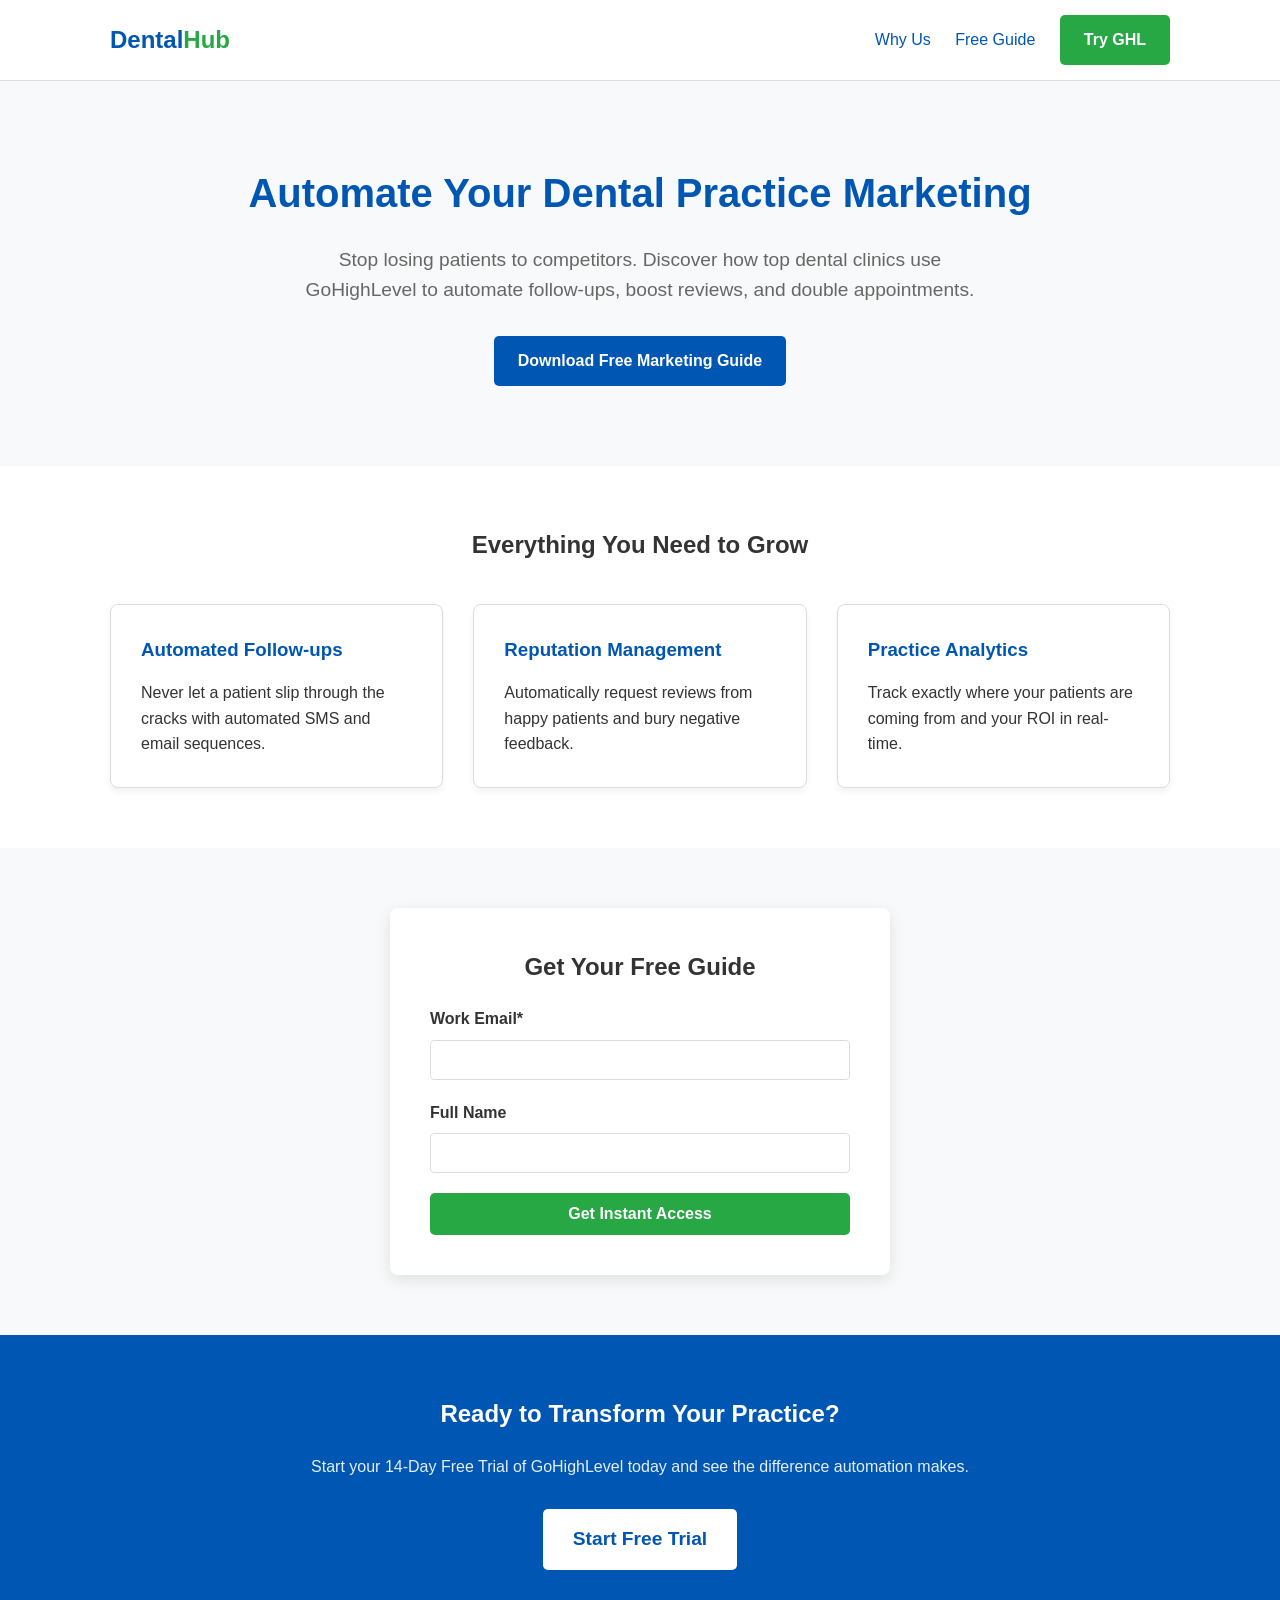
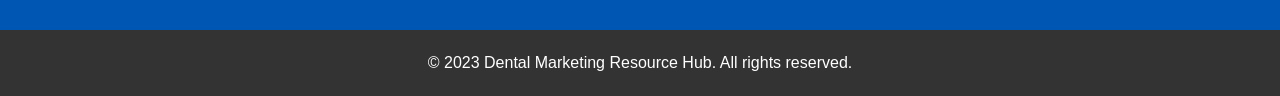
==== index.html @ 09123cb8 "Initial commit" ====
<!DOCTYPE html>
<html lang="en">
<head>
    <meta charset="UTF-8">
    <meta name="viewport" content="width=device-width, initial-scale=1.0">
    <title>Dental Marketing Resource Hub | Grow Your Practice</title>
    <style>
        /* CSS Variables for consistent branding */
        :root {
            --primary: #0056b3; /* Medical/Trust Blue */
            --primary-hover: #004494;
            --accent: #28a745; /* Success/Action Green */
            --accent-hover: #218838;
            --bg-light: #f8f9fa;
            --text-dark: #333;
            --text-muted: #666;
            --border: #ddd;
            --danger: #dc3545;
        }

        /* Reset & Base */
        * { box-sizing: border-box; margin: 0; padding: 0; }
        body { font-family: 'Segoe UI', Roboto, Helvetica, Arial, sans-serif; color: var(--text-dark); line-height: 1.6; }
        a { text-decoration: none; color: var(--primary); }
        .container { max-width: 1100px; margin: 0 auto; padding: 0 20px; }

        /* Header */
        header { background: #fff; border-bottom: 1px solid var(--border); padding: 15px 0; position: sticky; top: 0; z-index: 100; }
        header .container { display: flex; justify-content: space-between; align-items: center; }
        .logo { font-size: 1.5rem; font-weight: bold; color: var(--primary); }
        .logo span { color: var(--accent); }
        nav a { margin-left: 20px; font-weight: 500; }
        nav a:hover { color: var(--accent); }

        /* Hero Section */
        .hero { padding: 80px 0; background: var(--bg-light); text-align: center; }
        .hero h1 { font-size: 2.5rem; margin-bottom: 20px; color: var(--primary); }
        .hero p { font-size: 1.2rem; color: var(--text-muted); max-width: 700px; margin: 0 auto 30px; }
        .btn { display: inline-block; padding: 12px 24px; border-radius: 5px; font-weight: bold; transition: background 0.3s; border: none; cursor: pointer; font-size: 1rem; }
        .btn-primary { background: var(--primary); color: #fff; }
        .btn-primary:hover { background: var(--primary-hover); }
        .btn-accent { background: var(--accent); color: #fff; }
        .btn-accent:hover { background: var(--accent-hover); }
        .btn-outline { background: transparent; color: var(--primary); border: 2px solid var(--primary); }
        .btn-outline:hover { background: var(--primary); color: #fff; }

        /* Features Section */
        .features { padding: 60px 0; }
        .features h2 { text-align: center; margin-bottom: 40px; }
        .grid { display: grid; grid-template-columns: repeat(auto-fit, minmax(300px, 1fr)); gap: 30px; }
        .card { background: #fff; padding: 30px; border-radius: 8px; box-shadow: 0 4px 6px rgba(0,0,0,0.05); border: 1px solid var(--border); }
        .card h3 { margin-bottom: 15px; color: var(--primary); }

        /* Smart Form Section */
        .lead-section { padding: 60px 0; background: var(--bg-light); }
        .form-wrapper { max-width: 500px; margin: 0 auto; background: #fff; padding: 40px; border-radius: 8px; box-shadow: 0 5px 15px rgba(0,0,0,0.1); }
        .form-wrapper h2 { text-align: center; margin-bottom: 20px; }
        .form-group { margin-bottom: 20px; display: flex; flex-direction: column; }
        .form-group label { margin-bottom: 8px; font-weight: 600; }
        .form-group input, .form-group select, .form-group textarea { padding: 10px; border: 1px solid var(--border); border-radius: 4px; font-size: 1rem; }
        .form-group input:focus, .form-group select:focus { outline: none; border-color: var(--primary); }
        
        /* Affiliate CTA */
        .affiliate-section { padding: 60px 0; text-align: center; background: var(--primary); color: #fff; }
        .affiliate-section h2 { margin-bottom: 20px; }
        .affiliate-section p { margin-bottom: 30px; opacity: 0.9; }

        /* Exit Intent Modal */
        #exit-intent-modal { position: fixed; top: 0; left: 0; width: 100%; height: 100%; background: rgba(0,0,0,0.5); z-index: 1000; display: none; justify-content: center; align-items: center; }
        .modal-content { background: #fff; padding: 40px; border-radius: 8px; text-align: center; max-width: 400px; position: relative; }
        .modal-close { position: absolute; top: 10px; right: 15px; font-size: 1.5rem; cursor: pointer; color: var(--text-muted); border: none; background: none; }

        /* Footer */
        footer { background: #333; color: #fff; text-align: center; padding: 20px 0; }
    </style>
</head>
<body>

    <!-- Header -->
    <header>
        <div class="container">
            <div class="logo">Dental<span>Hub</span></div>
            <nav>
                <a href="#features">Why Us</a>
                <a href="#lead-form">Free Guide</a>
                <a href="/api/go?target=ghl" class="btn btn-accent">Try GHL</a>
            </nav>
        </div>
    </header>

    <!-- Hero Section -->
    <section class="hero">
        <div class="container">
            <h1>Automate Your Dental Practice Marketing</h1>
            <p>Stop losing patients to competitors. Discover how top dental clinics use GoHighLevel to automate follow-ups, boost reviews, and double appointments.</p>
            <a href="#lead-form" class="btn btn-primary">Download Free Marketing Guide</a>
        </div>
    </section>

    <!-- Features Section -->
    <section id="features" class="features">
        <div class="container">
            <h2>Everything You Need to Grow</h2>
            <div class="grid">
                <div class="card">
                    <h3>Automated Follow-ups</h3>
                    <p>Never let a patient slip through the cracks with automated SMS and email sequences.</p>
                </div>
                <div class="card">
                    <h3>Reputation Management</h3>
                    <p>Automatically request reviews from happy patients and bury negative feedback.</p>
                </div>
                <div class="card">
                    <h3>Practice Analytics</h3>
                    <p>Track exactly where your patients are coming from and your ROI in real-time.</p>
                </div>
            </div>
        </div>
    </section>

    <!-- Smart Lead Form Section -->
    <section id="lead-form" class="lead-section">
        <div class="form-wrapper">
            <h2>Get Your Free Guide</h2>
            <!-- Smart Form: IDs match the logic in main.js -->
            <form id="smart-lead-form">
                
                <div id="group-email" class="form-group">
                    <label for="input-email">Work Email*</label>
                    <input type="email" id="input-email" name="email" required>
                </div>

                <div id="group-name" class="form-group">
                    <label for="input-name">Full Name</label>
                    <input type="text" id="input-name" name="name">
                </div>

                <!-- Advanced Fields (Hidden by default for new visitors, shown progressively by JS) -->
                <div id="group-advanced" style="display: none;">
                    <div id="group-clinic-size" class="form-group">
                        <label for="input-clinic-size">Clinic Size (Number of Chairs)</label>
                        <select id="input-clinic-size" name="clinic_size">
                            <option value="">Select...</option>
                            <option value="1-3">1-3 Chairs</option>
                            <option value="4-7">4-7 Chairs</option>
                            <option value="8+">8+ Chairs</option>
                        </select>
                    </div>

                    <div id="group-challenge" class="form-group">
                        <label for="input-challenge">Biggest Marketing Challenge?</label>
                        <textarea id="input-challenge" name="biggest_challenge" rows="3"></textarea>
                    </div>

                    <div class="form-group">
                        <label for="input-phone">Phone Number (Optional)</label>
                        <input type="tel" id="input-phone" name="phone_number">
                    </div>
                </div>

                <button type="submit" class="btn btn-accent" style="width: 100%;">Get Instant Access</button>
            </form>
        </div>
    </section>

    <!-- Affiliate CTA Section -->
    <section class="affiliate-section">
        <div class="container">
            <h2>Ready to Transform Your Practice?</h2>
            <p>Start your 14-Day Free Trial of GoHighLevel today and see the difference automation makes.</p>
            <!-- This link is caught by main.js to append fp and sid before navigating -->
            <a href="/api/go?target=ghl" class="btn" style="background: #fff; color: var(--primary); font-size: 1.2rem; padding: 15px 30px;">Start Free Trial</a>
        </div>
    </section>

    <!-- Exit Intent Modal -->
    <div id="exit-intent-modal">
        <div class="modal-content">
            <button class="modal-close" onclick="document.getElementById('exit-intent-modal').style.display='none'">&times;</button>
            <h3>Wait! Don't Leave Empty-Handed</h3>
            <p style="margin: 15px 0;">Download our free checklist: "5 Automations Every Dental Clinic Needs".</p>
            <a href="#lead-form" class="btn btn-accent" onclick="document.getElementById('exit-intent-modal').style.display='none'">Download Checklist</a>
        </div>
    </div>

    <!-- Footer -->
    <footer>
        <div class="container">
            <p>&copy; 2023 Dental Marketing Resource Hub. All rights reserved.</p>
        </div>
    </footer>

    <!-- Tracking & Main Scripts (Must be at the bottom) -->
    <script src="assets/js/tracking.js"></script>
    <script src="assets/js/main.js"></script>
</body>
</html>
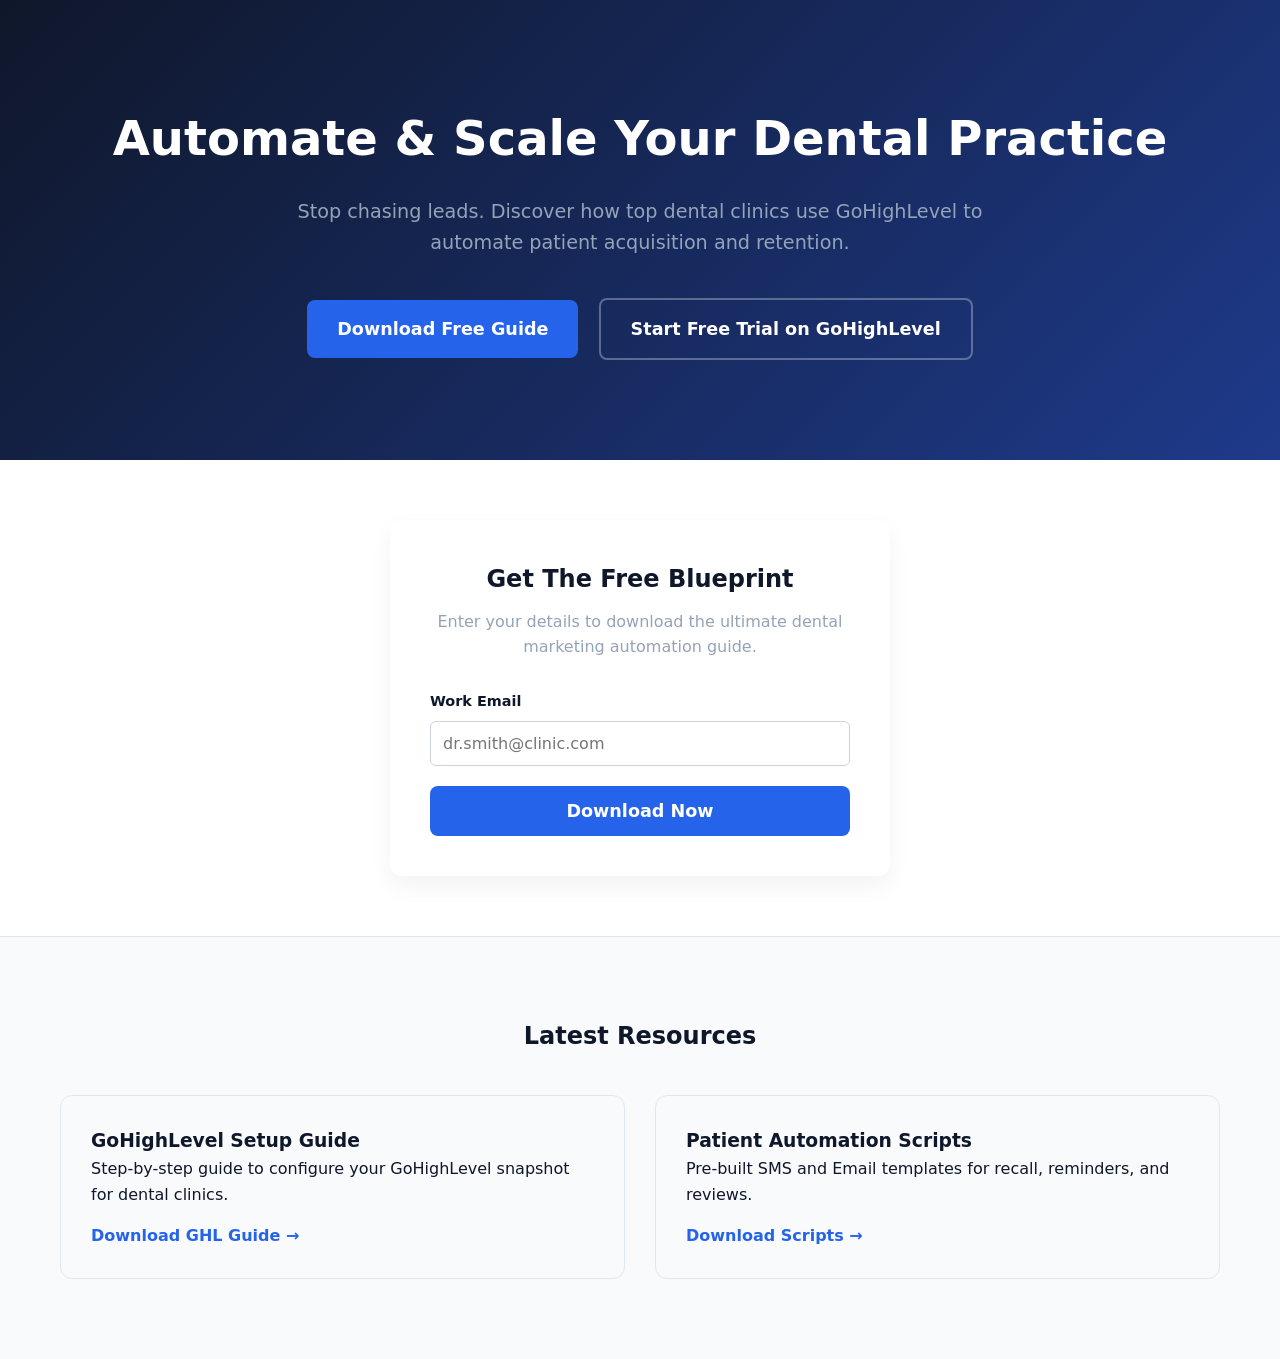
==== commit 2b81af50: "Initial commit" ====
--- a/index.html
+++ b/index.html
@@ -1,3 +1,5 @@
+<!-- index.html -->
+<!-- الصفحة الرئيسية - نماذج ذكية وزر أفلييت -->
 <!DOCTYPE html>
 <html lang="en">
 <head>
@@ -5,193 +7,135 @@
     <meta name="viewport" content="width=device-width, initial-scale=1.0">
     <title>Dental Marketing Resource Hub | Grow Your Practice</title>
     <style>
-        /* CSS Variables for consistent branding */
-        :root {
-            --primary: #0056b3; /* Medical/Trust Blue */
-            --primary-hover: #004494;
-            --accent: #28a745; /* Success/Action Green */
-            --accent-hover: #218838;
-            --bg-light: #f8f9fa;
-            --text-dark: #333;
-            --text-muted: #666;
-            --border: #ddd;
-            --danger: #dc3545;
-        }
-
-        /* Reset & Base */
-        * { box-sizing: border-box; margin: 0; padding: 0; }
-        body { font-family: 'Segoe UI', Roboto, Helvetica, Arial, sans-serif; color: var(--text-dark); line-height: 1.6; }
-        a { text-decoration: none; color: var(--primary); }
-        .container { max-width: 1100px; margin: 0 auto; padding: 0 20px; }
-
-        /* Header */
-        header { background: #fff; border-bottom: 1px solid var(--border); padding: 15px 0; position: sticky; top: 0; z-index: 100; }
-        header .container { display: flex; justify-content: space-between; align-items: center; }
-        .logo { font-size: 1.5rem; font-weight: bold; color: var(--primary); }
-        .logo span { color: var(--accent); }
-        nav a { margin-left: 20px; font-weight: 500; }
-        nav a:hover { color: var(--accent); }
-
+        :root { --primary: #2563eb; --dark: #0f172a; --light: #f8fafc; --gray: #94a3b8; }
+        * { box-sizing: border-box; margin: 0; padding: 0; font-family: 'Inter', system-ui, sans-serif; }
+        body { background-color: var(--light); color: var(--dark); line-height: 1.6; }
+        .container { max-width: 1200px; margin: 0 auto; padding: 0 20px; }
+        
         /* Hero Section */
-        .hero { padding: 80px 0; background: var(--bg-light); text-align: center; }
-        .hero h1 { font-size: 2.5rem; margin-bottom: 20px; color: var(--primary); }
-        .hero p { font-size: 1.2rem; color: var(--text-muted); max-width: 700px; margin: 0 auto 30px; }
-        .btn { display: inline-block; padding: 12px 24px; border-radius: 5px; font-weight: bold; transition: background 0.3s; border: none; cursor: pointer; font-size: 1rem; }
-        .btn-primary { background: var(--primary); color: #fff; }
-        .btn-primary:hover { background: var(--primary-hover); }
-        .btn-accent { background: var(--accent); color: #fff; }
-        .btn-accent:hover { background: var(--accent-hover); }
-        .btn-outline { background: transparent; color: var(--primary); border: 2px solid var(--primary); }
-        .btn-outline:hover { background: var(--primary); color: #fff; }
-
-        /* Features Section */
-        .features { padding: 60px 0; }
-        .features h2 { text-align: center; margin-bottom: 40px; }
-        .grid { display: grid; grid-template-columns: repeat(auto-fit, minmax(300px, 1fr)); gap: 30px; }
-        .card { background: #fff; padding: 30px; border-radius: 8px; box-shadow: 0 4px 6px rgba(0,0,0,0.05); border: 1px solid var(--border); }
-        .card h3 { margin-bottom: 15px; color: var(--primary); }
+        .hero { background: linear-gradient(135deg, var(--dark) 0%, #1e3a8a 100%); color: white; padding: 100px 0; text-align: center; }
+        .hero h1 { font-size: 3rem; margin-bottom: 20px; }
+        .hero p { font-size: 1.2rem; color: var(--gray); margin-bottom: 40px; max-width: 700px; margin-left: auto; margin-right: auto; }
+        
+        /* Buttons */
+        .btn { display: inline-block; padding: 15px 30px; border-radius: 8px; text-decoration: none; font-weight: bold; font-size: 1.1rem; transition: transform 0.2s, box-shadow 0.2s; border: none; cursor: pointer; }
+        .btn-primary { background-color: var(--primary); color: white; }
+        .btn-primary:hover { transform: translateY(-2px); box-shadow: 0 10px 15px -3px rgba(37, 99, 235, 0.4); }
+        .btn-ghost { background-color: transparent; color: white; border: 2px solid rgba(255,255,255,0.3); margin-left: 15px; }
+        .btn-ghost:hover { background: rgba(255,255,255,0.1); }
 
         /* Smart Form Section */
-        .lead-section { padding: 60px 0; background: var(--bg-light); }
-        .form-wrapper { max-width: 500px; margin: 0 auto; background: #fff; padding: 40px; border-radius: 8px; box-shadow: 0 5px 15px rgba(0,0,0,0.1); }
-        .form-wrapper h2 { text-align: center; margin-bottom: 20px; }
-        .form-group { margin-bottom: 20px; display: flex; flex-direction: column; }
-        .form-group label { margin-bottom: 8px; font-weight: 600; }
-        .form-group input, .form-group select, .form-group textarea { padding: 10px; border: 1px solid var(--border); border-radius: 4px; font-size: 1rem; }
-        .form-group input:focus, .form-group select:focus { outline: none; border-color: var(--primary); }
+        .form-section { background: white; padding: 60px 0; border-bottom: 1px solid #e2e8f0; }
+        .form-card { background: white; border-radius: 12px; padding: 40px; box-shadow: 0 10px 25px rgba(0,0,0,0.05); max-width: 500px; margin: 0 auto; text-align: center; }
+        .form-card h2 { margin-bottom: 10px; }
+        .form-card p { color: var(--gray); margin-bottom: 30px; }
+        .form-group { margin-bottom: 20px; text-align: left; }
+        .form-group label { display: block; font-weight: 600; margin-bottom: 8px; font-size: 0.9rem; }
+        .form-group input, .form-group select { width: 100%; padding: 12px; border: 1px solid #cbd5e1; border-radius: 6px; font-size: 1rem; }
+        .form-group input:focus, .form-group select:focus { outline: none; border-color: var(--primary); box-shadow: 0 0 0 3px rgba(37, 99, 235, 0.2); }
         
-        /* Affiliate CTA */
-        .affiliate-section { padding: 60px 0; text-align: center; background: var(--primary); color: #fff; }
-        .affiliate-section h2 { margin-bottom: 20px; }
-        .affiliate-section p { margin-bottom: 30px; opacity: 0.9; }
+        /* Exit Intent Modal */
+        .modal-overlay { position: fixed; inset: 0; background: rgba(0,0,0,0.6); display: none; align-items: center; justify-content: center; z-index: 1000; }
+        .modal-overlay.active { display: flex; }
+        .modal-content { background: white; padding: 40px; border-radius: 12px; max-width: 450px; text-align: center; position: relative; }
+        .modal-close { position: absolute; top: 15px; right: 20px; background: none; border: none; font-size: 1.5rem; cursor: pointer; color: var(--gray); }
 
-        /* Exit Intent Modal */
-        #exit-intent-modal { position: fixed; top: 0; left: 0; width: 100%; height: 100%; background: rgba(0,0,0,0.5); z-index: 1000; display: none; justify-content: center; align-items: center; }
-        .modal-content { background: #fff; padding: 40px; border-radius: 8px; text-align: center; max-width: 400px; position: relative; }
-        .modal-close { position: absolute; top: 10px; right: 15px; font-size: 1.5rem; cursor: pointer; color: var(--text-muted); border: none; background: none; }
-
-        /* Footer */
-        footer { background: #333; color: #fff; text-align: center; padding: 20px 0; }
+        /* Resource Section */
+        .resources { padding: 80px 0; }
+        .resource-grid { display: grid; grid-template-columns: repeat(auto-fit, minmax(300px, 1fr)); gap: 30px; margin-top: 40px; }
+        .resource-card { border: 1px solid #e2e8f0; border-radius: 12px; padding: 30px; transition: box-shadow 0.3s; }
+        .resource-card:hover { box-shadow: 0 10px 25px rgba(0,0,0,0.1); }
+        .download-link { color: var(--primary); font-weight: 600; text-decoration: none; display: inline-block; margin-top: 15px; }
     </style>
 </head>
 <body>
 
-    <!-- Header -->
-    <header>
-        <div class="container">
-            <div class="logo">Dental<span>Hub</span></div>
-            <nav>
-                <a href="#features">Why Us</a>
-                <a href="#lead-form">Free Guide</a>
-                <a href="/api/go?target=ghl" class="btn btn-accent">Try GHL</a>
-            </nav>
-        </div>
-    </header>
-
-    <!-- Hero Section -->
     <section class="hero">
         <div class="container">
-            <h1>Automate Your Dental Practice Marketing</h1>
-            <p>Stop losing patients to competitors. Discover how top dental clinics use GoHighLevel to automate follow-ups, boost reviews, and double appointments.</p>
-            <a href="#lead-form" class="btn btn-primary">Download Free Marketing Guide</a>
+            <h1>Automate & Scale Your Dental Practice</h1>
+            <p>Stop chasing leads. Discover how top dental clinics use GoHighLevel to automate patient acquisition and retention.</p>
+            <a href="#get-resource" class="btn btn-primary">Download Free Guide</a>
+            <a href="/api/go" id="ghlAffiliateBtn" class="btn btn-ghost">Start Free Trial on GoHighLevel</a>
         </div>
     </section>
 
-    <!-- Features Section -->
-    <section id="features" class="features">
+    <section class="form-section" id="get-resource">
         <div class="container">
-            <h2>Everything You Need to Grow</h2>
-            <div class="grid">
-                <div class="card">
-                    <h3>Automated Follow-ups</h3>
-                    <p>Never let a patient slip through the cracks with automated SMS and email sequences.</p>
+            <div class="form-card">
+                <h2>Get The Free Blueprint</h2>
+                <p>Enter your details to download the ultimate dental marketing automation guide.</p>
+                
+                <!-- Dynamic Form Area -->
+                <div id="smartFormContainer">
+                    <form id="smartForm">
+                        <div class="form-group" id="nameGroup" style="display:none;">
+                            <label for="name">Full Name</label>
+                            <input type="text" id="name" name="identified_name" placeholder="Dr. John Smith">
+                        </div>
+                        <div class="form-group" id="emailGroup">
+                            <label for="email">Work Email</label>
+                            <input type="email" id="email" name="identified_email" placeholder="dr.smith@clinic.com" required>
+                        </div>
+                        <div class="form-group" id="challengeGroup" style="display:none;">
+                            <label for="challenge">Biggest Challenge</label>
+                            <select id="challenge" name="biggest_challenge">
+                                <option value="">Select...</option>
+                                <option value="new_patients">Getting New Patients</option>
+                                <option value="retention">Patient Retention</option>
+                                <option value="automation">Lack of Automation</option>
+                                <option value="reputation">Online Reputation</option>
+                            </select>
+                        </div>
+                        <button type="submit" class="btn btn-primary" style="width: 100%;">Download Now</button>
+                    </form>
                 </div>
-                <div class="card">
-                    <h3>Reputation Management</h3>
-                    <p>Automatically request reviews from happy patients and bury negative feedback.</p>
-                </div>
-                <div class="card">
-                    <h3>Practice Analytics</h3>
-                    <p>Track exactly where your patients are coming from and your ROI in real-time.</p>
+                
+                <div id="thankYouMessage" style="display:none;">
+                    <h3 style="color: #10b981;">✓ Success!</h3>
+                    <p>Check your inbox. Your download has started.</p>
                 </div>
             </div>
         </div>
     </section>
 
-    <!-- Smart Lead Form Section -->
-    <section id="lead-form" class="lead-section">
-        <div class="form-wrapper">
-            <h2>Get Your Free Guide</h2>
-            <!-- Smart Form: IDs match the logic in main.js -->
-            <form id="smart-lead-form">
-                
-                <div id="group-email" class="form-group">
-                    <label for="input-email">Work Email*</label>
-                    <input type="email" id="input-email" name="email" required>
+    <!-- قم باستبدال قسم resources في index.html بهذا القسم المحدث -->
+
+    <section class="resources">
+        <div class="container">
+            <h2 style="text-align: center;">Latest Resources</h2>
+            <div class="resource-grid">
+                <div class="resource-card">
+                    <h3>GoHighLevel Setup Guide</h3>
+                    <p>Step-by-step guide to configure your GoHighLevel snapshot for dental clinics.</p>
+                    <!-- لاحظ أن data-file يتطابق مع المفتاح في config.js -->
+                    <a href="#" class="download-link" data-file="ghl-setup-guide">Download GHL Guide →</a>
                 </div>
-
-                <div id="group-name" class="form-group">
-                    <label for="input-name">Full Name</label>
-                    <input type="text" id="input-name" name="name">
+                <div class="resource-card">
+                    <h3>Patient Automation Scripts</h3>
+                    <p>Pre-built SMS and Email templates for recall, reminders, and reviews.</p>
+                    <a href="#" class="download-link" data-file="automation-scripts">Download Scripts →</a>
                 </div>
-
-                <!-- Advanced Fields (Hidden by default for new visitors, shown progressively by JS) -->
-                <div id="group-advanced" style="display: none;">
-                    <div id="group-clinic-size" class="form-group">
-                        <label for="input-clinic-size">Clinic Size (Number of Chairs)</label>
-                        <select id="input-clinic-size" name="clinic_size">
-                            <option value="">Select...</option>
-                            <option value="1-3">1-3 Chairs</option>
-                            <option value="4-7">4-7 Chairs</option>
-                            <option value="8+">8+ Chairs</option>
-                        </select>
-                    </div>
-
-                    <div id="group-challenge" class="form-group">
-                        <label for="input-challenge">Biggest Marketing Challenge?</label>
-                        <textarea id="input-challenge" name="biggest_challenge" rows="3"></textarea>
-                    </div>
-
-                    <div class="form-group">
-                        <label for="input-phone">Phone Number (Optional)</label>
-                        <input type="tel" id="input-phone" name="phone_number">
-                    </div>
-                </div>
-
-                <button type="submit" class="btn btn-accent" style="width: 100%;">Get Instant Access</button>
-            </form>
-        </div>
-    </section>
-
-    <!-- Affiliate CTA Section -->
-    <section class="affiliate-section">
-        <div class="container">
-            <h2>Ready to Transform Your Practice?</h2>
-            <p>Start your 14-Day Free Trial of GoHighLevel today and see the difference automation makes.</p>
-            <!-- This link is caught by main.js to append fp and sid before navigating -->
-            <a href="/api/go?target=ghl" class="btn" style="background: #fff; color: var(--primary); font-size: 1.2rem; padding: 15px 30px;">Start Free Trial</a>
+            </div>
         </div>
     </section>
 
     <!-- Exit Intent Modal -->
-    <div id="exit-intent-modal">
+    <div class="modal-overlay" id="exitModal">
         <div class="modal-content">
-            <button class="modal-close" onclick="document.getElementById('exit-intent-modal').style.display='none'">&times;</button>
-            <h3>Wait! Don't Leave Empty-Handed</h3>
-            <p style="margin: 15px 0;">Download our free checklist: "5 Automations Every Dental Clinic Needs".</p>
-            <a href="#lead-form" class="btn btn-accent" onclick="document.getElementById('exit-intent-modal').style.display='none'">Download Checklist</a>
+            <button class="modal-close" id="closeExitModal">&times;</button>
+            <h2>Wait! Don't Leave Empty-Handed</h2>
+            <p style="margin: 15px 0;">Enter your email and I'll send you the complete Dental Marketing Automation guide for FREE.</p>
+            <form id="exitForm">
+                <div class="form-group">
+                    <input type="email" id="exitEmail" name="identified_email" placeholder="Your best email address" required>
+                </div>
+                <button type="submit" class="btn btn-primary" style="width: 100%;">Send It To Me</button>
+            </form>
         </div>
     </div>
 
-    <!-- Footer -->
-    <footer>
-        <div class="container">
-            <p>&copy; 2023 Dental Marketing Resource Hub. All rights reserved.</p>
-        </div>
-    </footer>
-
-    <!-- Tracking & Main Scripts (Must be at the bottom) -->
-    <script src="assets/js/tracking.js"></script>
-    <script src="assets/js/main.js"></script>
+    <!-- Scripts -->
+    <script src="/assets/js/tracking.js"></script>
+    <script src="/assets/js/main.js"></script>
 </body>
 </html>
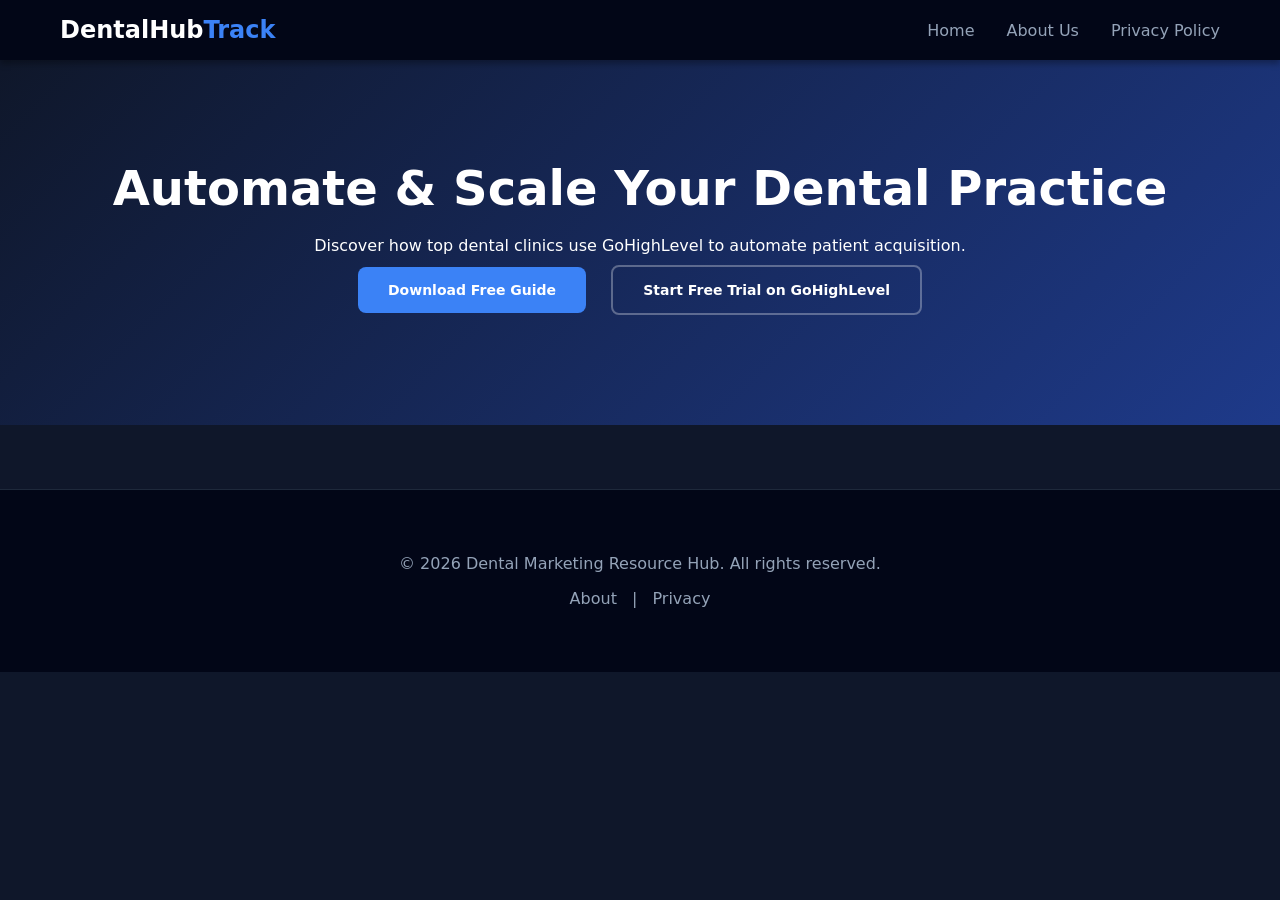
==== commit 203c3fdb: "Initial commit" ====
--- a/index.html
+++ b/index.html
@@ -1,141 +1,42 @@
-<!-- index.html -->
-<!-- الصفحة الرئيسية - نماذج ذكية وزر أفلييت -->
 <!DOCTYPE html>
 <html lang="en">
 <head>
     <meta charset="UTF-8">
     <meta name="viewport" content="width=device-width, initial-scale=1.0">
-    <title>Dental Marketing Resource Hub | Grow Your Practice</title>
+    <title>Dental Marketing Resource Hub</title>
+    <!-- استدعاء ملفات CSS الجديدة -->
+    <link rel="stylesheet" href="/assets/css/layout.css">
+    <link rel="stylesheet" href="/assets/css/dashboard.css"> <!-- للحفاظ على تنسيقات النماذج إن وجدت -->
     <style>
-        :root { --primary: #2563eb; --dark: #0f172a; --light: #f8fafc; --gray: #94a3b8; }
-        * { box-sizing: border-box; margin: 0; padding: 0; font-family: 'Inter', system-ui, sans-serif; }
-        body { background-color: var(--light); color: var(--dark); line-height: 1.6; }
-        .container { max-width: 1200px; margin: 0 auto; padding: 0 20px; }
-        
-        /* Hero Section */
-        .hero { background: linear-gradient(135deg, var(--dark) 0%, #1e3a8a 100%); color: white; padding: 100px 0; text-align: center; }
+        /* بعض التنسيقات السريعة للصفحة الرئيسية */
+        .hero { text-align: center; padding: 100px 20px; background: linear-gradient(135deg, #0f172a 0%, #1e3a8a 100%); color: white; }
         .hero h1 { font-size: 3rem; margin-bottom: 20px; }
-        .hero p { font-size: 1.2rem; color: var(--gray); margin-bottom: 40px; max-width: 700px; margin-left: auto; margin-right: auto; }
-        
-        /* Buttons */
-        .btn { display: inline-block; padding: 15px 30px; border-radius: 8px; text-decoration: none; font-weight: bold; font-size: 1.1rem; transition: transform 0.2s, box-shadow 0.2s; border: none; cursor: pointer; }
-        .btn-primary { background-color: var(--primary); color: white; }
-        .btn-primary:hover { transform: translateY(-2px); box-shadow: 0 10px 15px -3px rgba(37, 99, 235, 0.4); }
-        .btn-ghost { background-color: transparent; color: white; border: 2px solid rgba(255,255,255,0.3); margin-left: 15px; }
-        .btn-ghost:hover { background: rgba(255,255,255,0.1); }
-
-        /* Smart Form Section */
-        .form-section { background: white; padding: 60px 0; border-bottom: 1px solid #e2e8f0; }
-        .form-card { background: white; border-radius: 12px; padding: 40px; box-shadow: 0 10px 25px rgba(0,0,0,0.05); max-width: 500px; margin: 0 auto; text-align: center; }
-        .form-card h2 { margin-bottom: 10px; }
-        .form-card p { color: var(--gray); margin-bottom: 30px; }
-        .form-group { margin-bottom: 20px; text-align: left; }
-        .form-group label { display: block; font-weight: 600; margin-bottom: 8px; font-size: 0.9rem; }
-        .form-group input, .form-group select { width: 100%; padding: 12px; border: 1px solid #cbd5e1; border-radius: 6px; font-size: 1rem; }
-        .form-group input:focus, .form-group select:focus { outline: none; border-color: var(--primary); box-shadow: 0 0 0 3px rgba(37, 99, 235, 0.2); }
-        
-        /* Exit Intent Modal */
-        .modal-overlay { position: fixed; inset: 0; background: rgba(0,0,0,0.6); display: none; align-items: center; justify-content: center; z-index: 1000; }
-        .modal-overlay.active { display: flex; }
-        .modal-content { background: white; padding: 40px; border-radius: 12px; max-width: 450px; text-align: center; position: relative; }
-        .modal-close { position: absolute; top: 15px; right: 20px; background: none; border: none; font-size: 1.5rem; cursor: pointer; color: var(--gray); }
-
-        /* Resource Section */
-        .resources { padding: 80px 0; }
-        .resource-grid { display: grid; grid-template-columns: repeat(auto-fit, minmax(300px, 1fr)); gap: 30px; margin-top: 40px; }
-        .resource-card { border: 1px solid #e2e8f0; border-radius: 12px; padding: 30px; transition: box-shadow 0.3s; }
-        .resource-card:hover { box-shadow: 0 10px 25px rgba(0,0,0,0.1); }
-        .download-link { color: var(--primary); font-weight: 600; text-decoration: none; display: inline-block; margin-top: 15px; }
+        .btn { display: inline-block; padding: 15px 30px; border-radius: 8px; text-decoration: none; font-weight: bold; margin: 10px; color: white; }
+        .btn-primary { background-color: #3b82f6; }
+        .btn-ghost { border: 2px solid rgba(255,255,255,0.3); }
     </style>
 </head>
 <body>
 
-    <section class="hero">
-        <div class="container">
+    <!-- محرك القوالب سيقوم بحقن الـ Navbar هنا تلقائياً -->
+
+    <!-- المحتوى الرئيسي -->
+    <div id="app">
+        <section class="hero">
             <h1>Automate & Scale Your Dental Practice</h1>
-            <p>Stop chasing leads. Discover how top dental clinics use GoHighLevel to automate patient acquisition and retention.</p>
+            <p>Discover how top dental clinics use GoHighLevel to automate patient acquisition.</p>
             <a href="#get-resource" class="btn btn-primary">Download Free Guide</a>
             <a href="/api/go" id="ghlAffiliateBtn" class="btn btn-ghost">Start Free Trial on GoHighLevel</a>
-        </div>
-    </section>
-
-    <section class="form-section" id="get-resource">
-        <div class="container">
-            <div class="form-card">
-                <h2>Get The Free Blueprint</h2>
-                <p>Enter your details to download the ultimate dental marketing automation guide.</p>
-                
-                <!-- Dynamic Form Area -->
-                <div id="smartFormContainer">
-                    <form id="smartForm">
-                        <div class="form-group" id="nameGroup" style="display:none;">
-                            <label for="name">Full Name</label>
-                            <input type="text" id="name" name="identified_name" placeholder="Dr. John Smith">
-                        </div>
-                        <div class="form-group" id="emailGroup">
-                            <label for="email">Work Email</label>
-                            <input type="email" id="email" name="identified_email" placeholder="dr.smith@clinic.com" required>
-                        </div>
-                        <div class="form-group" id="challengeGroup" style="display:none;">
-                            <label for="challenge">Biggest Challenge</label>
-                            <select id="challenge" name="biggest_challenge">
-                                <option value="">Select...</option>
-                                <option value="new_patients">Getting New Patients</option>
-                                <option value="retention">Patient Retention</option>
-                                <option value="automation">Lack of Automation</option>
-                                <option value="reputation">Online Reputation</option>
-                            </select>
-                        </div>
-                        <button type="submit" class="btn btn-primary" style="width: 100%;">Download Now</button>
-                    </form>
-                </div>
-                
-                <div id="thankYouMessage" style="display:none;">
-                    <h3 style="color: #10b981;">✓ Success!</h3>
-                    <p>Check your inbox. Your download has started.</p>
-                </div>
-            </div>
-        </div>
-    </section>
-
-    <!-- قم باستبدال قسم resources في index.html بهذا القسم المحدث -->
-
-    <section class="resources">
-        <div class="container">
-            <h2 style="text-align: center;">Latest Resources</h2>
-            <div class="resource-grid">
-                <div class="resource-card">
-                    <h3>GoHighLevel Setup Guide</h3>
-                    <p>Step-by-step guide to configure your GoHighLevel snapshot for dental clinics.</p>
-                    <!-- لاحظ أن data-file يتطابق مع المفتاح في config.js -->
-                    <a href="#" class="download-link" data-file="ghl-setup-guide">Download GHL Guide →</a>
-                </div>
-                <div class="resource-card">
-                    <h3>Patient Automation Scripts</h3>
-                    <p>Pre-built SMS and Email templates for recall, reminders, and reviews.</p>
-                    <a href="#" class="download-link" data-file="automation-scripts">Download Scripts →</a>
-                </div>
-            </div>
-        </div>
-    </section>
-
-    <!-- Exit Intent Modal -->
-    <div class="modal-overlay" id="exitModal">
-        <div class="modal-content">
-            <button class="modal-close" id="closeExitModal">&times;</button>
-            <h2>Wait! Don't Leave Empty-Handed</h2>
-            <p style="margin: 15px 0;">Enter your email and I'll send you the complete Dental Marketing Automation guide for FREE.</p>
-            <form id="exitForm">
-                <div class="form-group">
-                    <input type="email" id="exitEmail" name="identified_email" placeholder="Your best email address" required>
-                </div>
-                <button type="submit" class="btn btn-primary" style="width: 100%;">Send It To Me</button>
-            </form>
-        </div>
+        </section>
+        
+        <!-- بقية محتوى الصفحة (النماذج وغيرها) يبقى هنا... -->
     </div>
 
-    <!-- Scripts -->
+    <!-- محرك القوالب سيقوم بحقن الـ Footer هنا تلقائياً -->
+
+    <!-- استدعاء الملفات بالترتيب الصحيح -->
     <script src="/assets/js/tracking.js"></script>
-    <script src="/assets/js/main.js"></script>
+    <!-- استخدام type="module" لأننا نستخدم import في main.js -->
+    <script type="module" src="/assets/js/main.js"></script>
 </body>
 </html>
--- a/assets/css/layout.css
+++ b/assets/css/layout.css
@@ -0,0 +1,34 @@
+/* assets/css/layout.css */
+/* تنسيقات الهيكل الأساسي (Navbar & Footer) */
+
+:root { --primary: #3b82f6; --dark: #0f172a; --darker: #020617; --light: #f8fafc; --gray: #94a3b8; }
+* { box-sizing: border-box; margin: 0; padding: 0; font-family: 'Segoe UI', system-ui, sans-serif; }
+body { background-color: var(--light); color: var(--dark); }
+
+/* Navbar */
+.main-nav { background-color: var(--darker); padding: 1rem 0; position: sticky; top: 0; z-index: 1000; box-shadow: 0 4px 6px rgba(0,0,0,0.3); }
+.nav-container { max-width: 1200px; margin: 0 auto; padding: 0 20px; display: flex; justify-content: space-between; align-items: center; }
+.nav-logo { color: white; font-size: 1.5rem; font-weight: bold; text-decoration: none; }
+.nav-logo span { color: var(--primary); }
+.nav-links { list-style: none; display: flex; gap: 2rem; }
+.nav-links a { color: var(--gray); text-decoration: none; font-weight: 500; transition: color 0.3s; }
+.nav-links a:hover, .nav-links a.active { color: white; }
+.nav-toggle { background: none; border: none; color: white; font-size: 1.5rem; cursor: pointer; display: none; }
+
+/* Footer */
+.main-footer { background-color: var(--darker); color: var(--gray); padding: 2rem 0; margin-top: 4rem; text-align: center; border-top: 1px solid #1e293b; }
+.footer-links { margin-top: 1rem; }
+.footer-links a { color: var(--gray); text-decoration: none; margin: 0 10px; }
+.footer-links a:hover { color: white; }
+
+/* Responsive */
+@media (max-width: 768px) {
+    .nav-toggle { display: block; }
+    .nav-links { display: none; flex-direction: column; position: absolute; top: 100%; left: 0; width: 100%; background-color: var(--darker); padding: 1rem 0; gap: 1rem; text-align: center; }
+    .nav-links.active { display: flex; }
+}
+
+/* Utility Classes for pages */
+.container { max-width: 800px; margin: 0 auto; padding: 2rem 20px; }
+.page-title { font-size: 2.5rem; margin-bottom: 1rem; color: var(--dark); }
+.page-content { line-height: 1.8; font-size: 1.1rem; color: #334155; }
--- a/assets/css/dashboard.css
+++ b/assets/css/dashboard.css
@@ -0,0 +1,90 @@
+/* assets/css/dashboard.css */
+/* تنسيقات الداشبورد - Dark Mode Premium */
+:root {
+    --bg-main: #0f172a;
+    --bg-card: #1e293b;
+    --bg-hover: #334155;
+    --text-primary: #f8fafc;
+    --text-secondary: #94a3b8;
+    --accent: #3b82f6;
+    --accent-hover: #2563eb;
+    --danger: #ef4444;
+    --danger-hover: #dc2626;
+    --success: #10b981;
+    --warning: #f59e0b;
+    --border: #334155;
+    --radius: 8px;
+}
+
+* { box-sizing: border-box; margin: 0; padding: 0; font-family: 'Segoe UI', system-ui, -apple-system, sans-serif; }
+
+body { background-color: var(--bg-main); color: var(--text-primary); min-height: 100vh; }
+
+a { color: var(--accent); text-decoration: none; }
+a:hover { text-decoration: underline; }
+
+/* Layout */
+.header { background-color: var(--bg-card); border-bottom: 1px solid var(--border); padding: 1rem 2rem; display: flex; justify-content: space-between; align-items: center; }
+.header h1 { font-size: 1.25rem; font-weight: 600; }
+.header-actions { display: flex; gap: 1rem; align-items: center; }
+
+.container { max-width: 1400px; margin: 0 auto; padding: 2rem; }
+
+/* Cards & KPIs */
+.kpi-grid { display: grid; grid-template-columns: repeat(auto-fit, minmax(250px, 1fr)); gap: 1.5rem; margin-bottom: 2rem; }
+.kpi-card { background-color: var(--bg-card); border: 1px solid var(--border); border-radius: var(--radius); padding: 1.5rem; }
+.kpi-card h3 { color: var(--text-secondary); font-size: 0.9rem; font-weight: 500; margin-bottom: 0.5rem; }
+.kpi-card .value { font-size: 2rem; font-weight: 700; }
+
+/* Tables */
+.table-container { background-color: var(--bg-card); border: 1px solid var(--border); border-radius: var(--radius); overflow-x: auto; }
+table { width: 100%; border-collapse: collapse; }
+th, td { padding: 0.75rem 1rem; text-align: left; border-bottom: 1px solid var(--border); }
+th { background-color: var(--bg-hover); color: var(--text-secondary); font-size: 0.85rem; text-transform: uppercase; letter-spacing: 0.05em; }
+tr:hover { background-color: rgba(255,255,255,0.02); }
+
+/* Buttons */
+.btn { display: inline-flex; align-items: center; justify-content: center; padding: 0.5rem 1rem; border-radius: 6px; font-size: 0.875rem; font-weight: 500; border: none; cursor: pointer; transition: all 0.2s; color: white; text-decoration: none; }
+.btn-primary { background-color: var(--accent); }
+.btn-primary:hover { background-color: var(--accent-hover); text-decoration: none; }
+.btn-danger { background-color: var(--danger); }
+.btn-danger:hover { background-color: var(--danger-hover); }
+.btn-ghost { background-color: transparent; color: var(--text-secondary); border: 1px solid var(--border); }
+.btn-ghost:hover { background-color: var(--bg-hover); color: var(--text-primary); }
+.btn-sm { padding: 0.25rem 0.75rem; font-size: 0.75rem; }
+.btn-indigo { background-color: #4f46e5; }
+.btn-indigo:hover { background-color: #4338ca; }
+
+/* Status Badges */
+.badge { padding: 0.25rem 0.5rem; border-radius: 9999px; font-size: 0.75rem; font-weight: 600; text-transform: uppercase; }
+.badge-hot { background-color: rgba(239, 68, 68, 0.2); color: #fca5a5; }
+.badge-warm { background-color: rgba(245, 158, 11, 0.2); color: #fcd34d; }
+.badge-cold { background-color: rgba(59, 130, 246, 0.2); color: #93c5fd; }
+
+/* Modals */
+.modal-overlay { position: fixed; inset: 0; background: rgba(0,0,0,0.7); display: none; align-items: center; justify-content: center; z-index: 50; }
+.modal-overlay.active { display: flex; }
+.modal-content { background: var(--bg-card); border: 1px solid var(--border); border-radius: var(--radius); width: 90%; max-width: 600px; max-height: 85vh; overflow-y: auto; padding: 2rem; }
+.modal-header { display: flex; justify-content: space-between; align-items: center; margin-bottom: 1.5rem; }
+.modal-close { background: none; border: none; color: var(--text-secondary); font-size: 1.5rem; cursor: pointer; }
+.modal-close:hover { color: var(--text-primary); }
+
+/* Forms */
+.form-group { margin-bottom: 1rem; }
+.form-group label { display: block; color: var(--text-secondary); margin-bottom: 0.5rem; font-size: 0.875rem; }
+.form-input { width: 100%; padding: 0.625rem; background-color: var(--bg-main); border: 1px solid var(--border); border-radius: 6px; color: var(--text-primary); font-size: 0.875rem; }
+.form-input:focus { outline: none; border-color: var(--accent); box-shadow: 0 0 0 2px rgba(59, 130, 246, 0.3); }
+select.form-input { appearance: none; }
+
+/* Login Specific */
+.login-container { display: flex; align-items: center; justify-content: center; min-height: 100vh; }
+.login-card { background-color: var(--bg-card); padding: 2.5rem; border-radius: var(--radius); width: 100%; max-width: 400px; border: 1px solid var(--border); }
+
+/* Data Viewer Specific */
+.data-viewer-layout { display: flex; min-height: calc(100vh - 65px); }
+.sidebar { width: 240px; background-color: var(--bg-card); border-right: 1px solid var(--border); padding: 1rem 0; flex-shrink: 0; }
+.sidebar-btn { display: block; width: 100%; text-align: left; padding: 0.75rem 1.5rem; background: none; border: none; color: var(--text-secondary); cursor: pointer; font-size: 0.9rem; transition: all 0.2s; }
+.sidebar-btn:hover { background-color: var(--bg-hover); color: var(--text-primary); }
+.sidebar-btn.active { background-color: var(--bg-hover); color: var(--accent); border-left: 4px solid var(--accent); padding-left: calc(1.5rem - 4px); font-weight: 600; }
+.main-content { flex: 1; padding: 1.5rem; overflow-x: auto; }
+.pagination { display: flex; justify-content: space-between; align-items: center; margin-bottom: 1rem; color: var(--text-secondary); font-size: 0.9rem; }
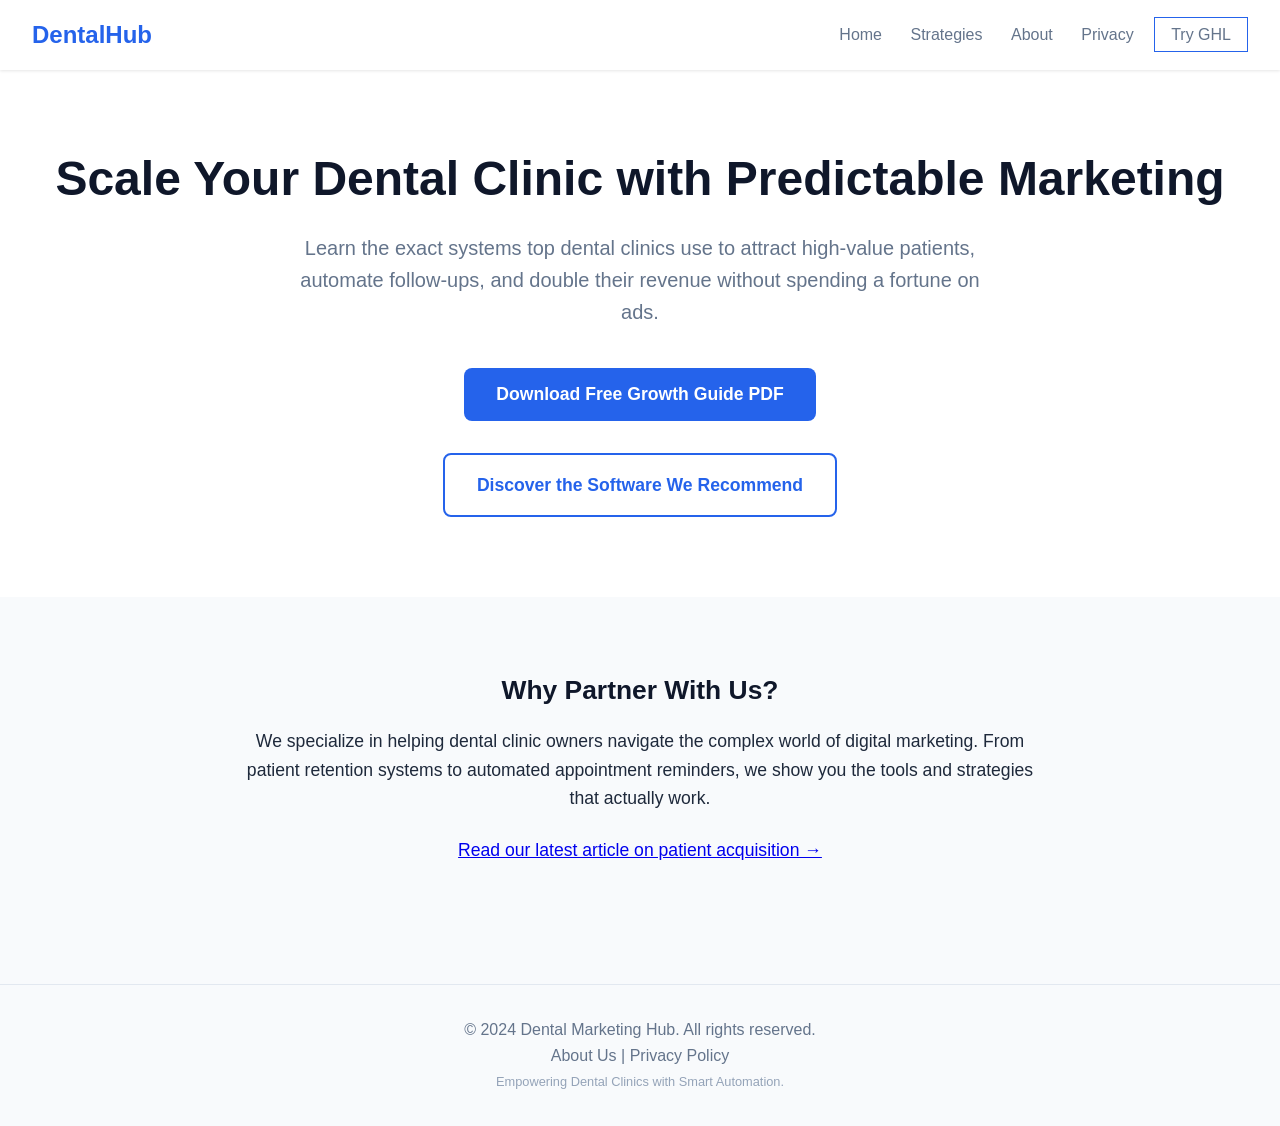
==== commit 9a27d164: "Initial commit" ====
--- a/index.html
+++ b/index.html
@@ -1,42 +1,48 @@
+<!-- index.html -->
 <!DOCTYPE html>
 <html lang="en">
 <head>
     <meta charset="UTF-8">
     <meta name="viewport" content="width=device-width, initial-scale=1.0">
-    <title>Dental Marketing Resource Hub</title>
-    <!-- استدعاء ملفات CSS الجديدة -->
-    <link rel="stylesheet" href="/assets/css/layout.css">
-    <link rel="stylesheet" href="/assets/css/dashboard.css"> <!-- للحفاظ على تنسيقات النماذج إن وجدت -->
-    <style>
-        /* بعض التنسيقات السريعة للصفحة الرئيسية */
-        .hero { text-align: center; padding: 100px 20px; background: linear-gradient(135deg, #0f172a 0%, #1e3a8a 100%); color: white; }
-        .hero h1 { font-size: 3rem; margin-bottom: 20px; }
-        .btn { display: inline-block; padding: 15px 30px; border-radius: 8px; text-decoration: none; font-weight: bold; margin: 10px; color: white; }
-        .btn-primary { background-color: #3b82f6; }
-        .btn-ghost { border: 2px solid rgba(255,255,255,0.3); }
-    </style>
+    <title>Dental Marketing Hub - Grow Your Clinic</title>
+    <link rel="stylesheet" href="/assets/css/public.css">
 </head>
 <body>
 
-    <!-- محرك القوالب سيقوم بحقن الـ Navbar هنا تلقائياً -->
+    <!-- Dynamic Header Placeholder -->
+    <div id="header-placeholder"></div>
 
-    <!-- المحتوى الرئيسي -->
-    <div id="app">
-        <section class="hero">
-            <h1>Automate & Scale Your Dental Practice</h1>
-            <p>Discover how top dental clinics use GoHighLevel to automate patient acquisition.</p>
-            <a href="#get-resource" class="btn btn-primary">Download Free Guide</a>
-            <a href="/api/go" id="ghlAffiliateBtn" class="btn btn-ghost">Start Free Trial on GoHighLevel</a>
-        </section>
+    <section class="hero">
+        <h1>Scale Your Dental Clinic with Predictable Marketing</h1>
+        <p>Learn the exact systems top dental clinics use to attract high-value patients, automate follow-ups, and double their revenue without spending a fortune on ads.</p>
         
-        <!-- بقية محتوى الصفحة (النماذج وغيرها) يبقى هنا... -->
-    </div>
+        <!-- Download Button (Tracked via main.js) -->
+        <button class="btn btn-primary download-btn" data-file="dental-marketing-pdf">
+            Download Free Growth Guide PDF
+        </button>
+        
+        <div style="margin-top: 1rem;">
+            <!-- Affiliate Link (Tracked via main.js) -->
+            <a href="/api/go" class="btn btn-outline" style="margin-top: 1rem;">
+                Discover the Software We Recommend
+            </a>
+        </div>
+    </section>
 
-    <!-- محرك القوالب سيقوم بحقن الـ Footer هنا تلقائياً -->
+    <section class="container">
+        <div class="article-content" style="text-align: center;">
+            <h2>Why Partner With Us?</h2>
+            <p>We specialize in helping dental clinic owners navigate the complex world of digital marketing. From patient retention systems to automated appointment reminders, we show you the tools and strategies that actually work.</p>
+            <p><a href="/article.html">Read our latest article on patient acquisition →</a></p>
+        </div>
+    </section>
 
-    <!-- استدعاء الملفات بالترتيب الصحيح -->
+    <!-- Dynamic Footer Placeholder -->
+    <div id="footer-placeholder"></div>
+
+    <!-- Tracking Engines & Layout -->
     <script src="/assets/js/tracking.js"></script>
-    <!-- استخدام type="module" لأننا نستخدم import في main.js -->
-    <script type="module" src="/assets/js/main.js"></script>
+    <script src="/assets/js/layout.js"></script>
+    <script src="/assets/js/main.js"></script>
 </body>
 </html>
--- a/assets/css/public.css
+++ b/assets/css/public.css
@@ -0,0 +1,225 @@
+/* assets/css/public.css */
+:root {
+    --primary: #2563eb;
+    --primary-dark: #1d4ed8;
+    --bg-light: #f8fafc;
+    --bg-dark: #0f172a;
+    --text-main: #1e293b;
+    --text-muted: #64748b;
+    --white: #ffffff;
+    --border: #e2e8f0;
+    --success: #10b981;
+}
+
+* {
+    margin: 0;
+    padding: 0;
+    box-sizing: border-box;
+    font-family: 'Inter', -apple-system, BlinkMacSystemFont, 'Segoe UI', Roboto, sans-serif;
+}
+
+body {
+    background-color: var(--bg-light);
+    color: var(--text-main);
+    line-height: 1.6;
+}
+
+nav {
+    background-color: var(--white);
+    padding: 1rem 2rem;
+    display: flex;
+    justify-content: space-between;
+    align-items: center;
+    box-shadow: 0 1px 3px rgba(0,0,0,0.1);
+    position: sticky;
+    top: 0;
+    z-index: 100;
+}
+
+nav .logo {
+    font-size: 1.5rem;
+    font-weight: 800;
+    color: var(--primary);
+    text-decoration: none;
+}
+
+nav .nav-links a {
+    color: var(--text-muted);
+    text-decoration: none;
+    margin-left: 1.5rem;
+    font-weight: 500;
+    transition: color 0.3s;
+}
+
+nav .nav-links a:hover { color: var(--primary); }
+
+.container {
+    max-width: 1200px;
+    margin: 0 auto;
+    padding: 2rem;
+}
+
+/* === HERO SECTION === */
+.hero {
+    text-align: center;
+    padding: 5rem 2rem;
+    background-color: var(--white);
+}
+
+.hero h1 {
+    font-size: 3rem;
+    line-height: 1.2;
+    margin-bottom: 1.5rem;
+    color: var(--bg-dark);
+}
+
+.hero p {
+    font-size: 1.25rem;
+    color: var(--text-muted);
+    max-width: 700px;
+    margin: 0 auto 2.5rem auto;
+}
+
+.btn {
+    display: inline-block;
+    padding: 1rem 2rem;
+    border-radius: 8px;
+    text-decoration: none;
+    font-weight: bold;
+    font-size: 1.1rem;
+    transition: all 0.3s;
+    border: none;
+    cursor: pointer;
+}
+
+.btn-primary {
+    background-color: var(--primary);
+    color: var(--white);
+}
+
+.btn-primary:hover {
+    background-color: var(--primary-dark);
+    transform: translateY(-2px);
+    box-shadow: 0 10px 20px rgba(37, 99, 235, 0.2);
+}
+
+.btn-outline {
+    background-color: transparent;
+    color: var(--primary);
+    border: 2px solid var(--primary);
+}
+
+.btn-outline:hover {
+    background-color: var(--primary);
+    color: var(--white);
+}
+
+/* === ARTICLE STYLES === */
+.article-header {
+    text-align: center;
+    padding: 3rem 0;
+    border-bottom: 1px solid var(--border);
+    margin-bottom: 3rem;
+}
+
+.article-header h1 {
+    font-size: 2.5rem;
+    margin-bottom: 1rem;
+}
+
+.article-content {
+    max-width: 800px;
+    margin: 0 auto;
+    font-size: 1.1rem;
+    color: var(--text-main);
+}
+
+.article-content h2 {
+    margin-top: 2.5rem;
+    margin-bottom: 1rem;
+    color: var(--bg-dark);
+}
+
+.article-content p { margin-bottom: 1.5rem; }
+
+/* === LEAD FORM (Lead Magnet) === */
+.lead-magnet {
+    background-color: var(--bg-dark);
+    color: var(--white);
+    padding: 3rem;
+    border-radius: 12px;
+    text-align: center;
+    margin: 3rem auto;
+    max-width: 600px;
+}
+
+.lead-magnet h3 {
+    font-size: 1.8rem;
+    margin-bottom: 0.5rem;
+    color: var(--white);
+}
+
+.lead-magnet p {
+    color: #94a3b8;
+    margin-bottom: 2rem;
+}
+
+#smart-lead-form {
+    display: flex;
+    flex-direction: column;
+    gap: 1rem;
+    text-align: left;
+}
+
+#smart-lead-form input, #smart-lead-form textarea {
+    width: 100%;
+    padding: 0.9rem 1rem;
+    border-radius: 6px;
+    border: 1px solid #334155;
+    background-color: #1e293b;
+    color: var(--white);
+    font-size: 1rem;
+}
+
+#smart-lead-form input:focus, #smart-lead-form textarea:focus {
+    outline: none;
+    border-color: var(--primary);
+}
+
+#smart-lead-form button {
+    background-color: var(--primary);
+    color: var(--white);
+    padding: 1rem;
+    border: none;
+    border-radius: 6px;
+    font-weight: bold;
+    font-size: 1.1rem;
+    cursor: pointer;
+    transition: background 0.3s;
+}
+
+#smart-lead-form button:hover { background-color: var(--primary-dark); }
+
+/* === THANK YOU PAGE === */
+.thank-you-box {
+    text-align: center;
+    padding: 5rem 2rem;
+    background-color: var(--white);
+    border-radius: 12px;
+    margin-top: 3rem;
+    box-shadow: 0 4px 6px rgba(0,0,0,0.05);
+}
+
+.thank-you-box .icon {
+    font-size: 4rem;
+    color: var(--success);
+    margin-bottom: 1rem;
+}
+
+footer {
+    text-align: center;
+    padding: 2rem;
+    color: var(--text-muted);
+    border-top: 1px solid var(--border);
+    margin-top: 4rem;
+}
